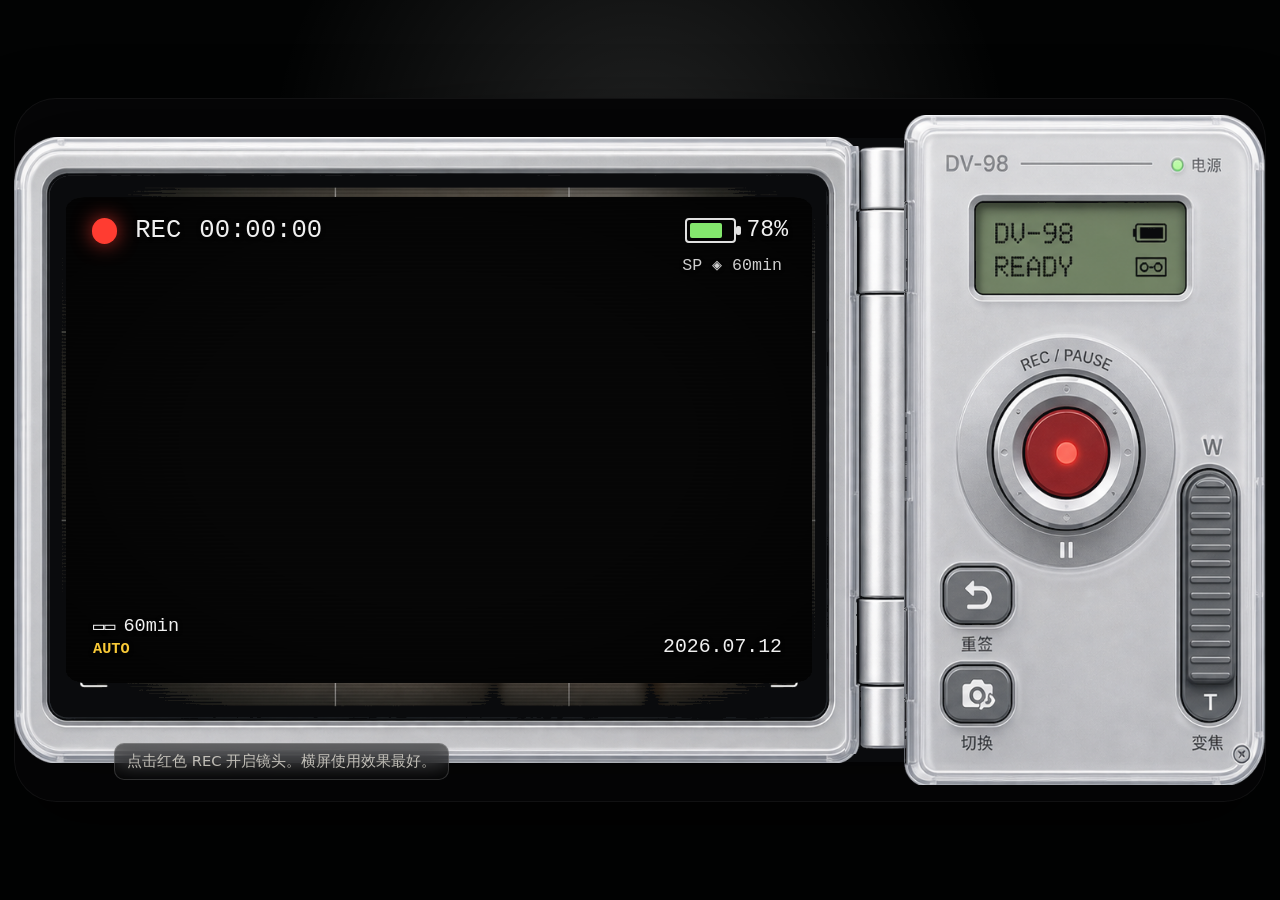
==== dv98/index.html @ 86ae6d5f "Add DV-98 camcorder demo" ====
<!doctype html>
<html lang="zh-CN">
  <head>
    <meta charset="UTF-8" />
    <meta name="viewport" content="width=device-width, initial-scale=1, viewport-fit=cover" />
    <title>镜头签 DV-98</title>
    <link rel="stylesheet" href="./styles.css" />
  </head>
  <body>
    <main class="dv-app">
      <section class="dv-stage" aria-label="DV-98 镜头签">
        <div class="stage-glow"></div>

        <section class="viewfinder-unit" aria-label="DV 翻盖取景器">
          <img class="viewfinder-shell" src="./assets/left-viewfinder.png" alt="" draggable="false" />
          <div class="live-screen">
            <video id="camera" playsinline muted></video>
            <video id="playbackVideo" playsinline controls hidden></video>
            <canvas id="inkCanvas"></canvas>
            <canvas id="recordCanvas" aria-hidden="true"></canvas>
            <div class="dv-filter" aria-hidden="true"></div>
            <div id="cursor" class="cursor" aria-hidden="true"></div>

            <div class="hud top-left">
              <span class="rec-dot"></span>
              <span id="recState">REC</span>
              <span id="timecode">00:00:00</span>
            </div>
            <div class="hud top-right">
              <span class="battery"><i></i></span>
              <span>78%</span>
            </div>
            <div class="hud tape">SP ◈ 60min</div>
            <div class="hud bottom-left">
              <span class="tape-icon">▭▭</span>
              <span>60min</span>
              <strong>AUTO</strong>
            </div>
            <div class="hud date">2026.07.12</div>
          </div>
        </section>

        <img class="hinge" src="./assets/center-hinge.png" alt="" draggable="false" />

        <section class="control-unit" aria-label="DV 手持控制器">
          <img class="control-shell" src="./assets/right-control-body.png" alt="" draggable="false" />
          <button id="recordButton" class="hotspot rec-hotspot" type="button" aria-label="开始镜头或录制"></button>
          <button id="resetButton" class="hotspot reset-hotspot" type="button" aria-label="重签，撤回上一笔"></button>
          <button id="flipButton" class="hotspot flip-hotspot" type="button" aria-label="切换摄像头"></button>
          <label class="zoom-hotspot" aria-label="变焦">
            <input id="zoomControl" type="range" min="1" max="1.9" step="0.02" value="1" />
          </label>
        </section>

        <p id="status" class="status">点击红色 REC 开启镜头。横屏使用效果最好。</p>
        <button id="saveRecording" class="save-recording" type="button" hidden>保存 / 分享</button>
        <a id="downloadLink" class="download-link" download="lens-signature-dv98.webm" hidden>下载视频</a>
      </section>

      <section class="rotate-hint" aria-label="横屏提示">
        <div>
          <strong>DV-98 是横屏机器</strong>
          <span>请把手机横过来使用</span>
        </div>
      </section>
    </main>

    <script type="module" src="./app.js"></script>
  </body>
</html>
---- dv98/styles.css ----
:root {
  color-scheme: dark;
  --cream: #f7f2e7;
  --muted: rgba(247, 242, 231, 0.72);
  --red: #ff3c31;
  --green: #84e86d;
  --yellow: #f8c937;
  font-family:
    Inter, ui-sans-serif, system-ui, -apple-system, BlinkMacSystemFont, "Segoe UI",
    sans-serif;
}

* {
  box-sizing: border-box;
}

[hidden] {
  display: none !important;
}

html,
body {
  width: 100%;
  min-height: 100%;
  margin: 0;
  background:
    radial-gradient(circle at 50% 18%, rgba(255, 255, 255, 0.13), transparent 38%),
    #020303;
  color: var(--cream);
  overflow: hidden;
}

button,
input {
  font: inherit;
}

.dv-app {
  min-height: 100svh;
  display: grid;
  place-items: center;
  padding: max(12px, env(safe-area-inset-top)) max(14px, env(safe-area-inset-right))
    max(12px, env(safe-area-inset-bottom)) max(14px, env(safe-area-inset-left));
}

.dv-stage {
  position: relative;
  width: min(100vw - 28px, calc((100svh - 24px) * 16 / 9), 1440px);
  aspect-ratio: 16 / 9;
  border-radius: clamp(18px, 3.6vw, 42px);
  background: #050506;
  box-shadow:
    0 30px 70px rgba(0, 0, 0, 0.58),
    inset 0 0 0 1px rgba(255, 255, 255, 0.05);
  overflow: hidden;
  isolation: isolate;
}

.stage-glow {
  position: absolute;
  inset: 5.7% 2% 5.7% 2%;
  border-radius: 4%;
  background: #0a0b0d;
  box-shadow: 0 18px 45px rgba(0, 0, 0, 0.28);
}

.viewfinder-unit,
.hinge,
.control-unit {
  position: absolute;
  user-select: none;
}

.viewfinder-unit {
  left: 0;
  top: 5.55%;
  width: 67.36%;
  height: 88.89%;
  z-index: 3;
}

.viewfinder-shell,
.control-shell,
.hinge {
  width: 100%;
  height: 100%;
  display: block;
  object-fit: fill;
  pointer-events: none;
}

.live-screen {
  position: absolute;
  left: 6.2%;
  top: 9.6%;
  width: 88.4%;
  height: 77.6%;
  border-radius: 2.6%;
  overflow: hidden;
  background: #060606;
  touch-action: none;
}

#camera,
#playbackVideo,
#inkCanvas,
#recordCanvas,
.dv-filter {
  position: absolute;
  inset: 0;
  width: 100%;
  height: 100%;
}

#camera {
  object-fit: cover;
  transform: scaleX(-1) scale(var(--zoom, 1));
  filter: sepia(0.25) saturate(0.78) contrast(1.12) brightness(0.98);
  opacity: 0;
  transition: opacity 260ms ease;
}

#playbackVideo {
  z-index: 2;
  object-fit: cover;
  background: #000;
  opacity: 0;
  pointer-events: none;
  transition: opacity 220ms ease;
}

.is-camera-on #camera {
  opacity: 1;
}

.is-playing-back #camera,
.is-playing-back #inkCanvas {
  opacity: 0;
  pointer-events: none;
}

.is-playing-back #playbackVideo {
  opacity: 1;
  pointer-events: auto;
}

#inkCanvas {
  z-index: 3;
  touch-action: none;
}

#recordCanvas {
  visibility: hidden;
  pointer-events: none;
}

.dv-filter {
  z-index: 4;
  pointer-events: none;
  background:
    repeating-linear-gradient(
      to bottom,
      rgba(255, 255, 255, 0.08) 0,
      rgba(255, 255, 255, 0.08) 1px,
      rgba(0, 0, 0, 0.07) 2px,
      rgba(0, 0, 0, 0.07) 4px
    ),
    radial-gradient(ellipse at center, transparent 48%, rgba(0, 0, 0, 0.55) 100%);
  mix-blend-mode: soft-light;
}

.hud {
  position: absolute;
  z-index: 5;
  color: rgba(255, 255, 255, 0.94);
  font-family: "Courier New", ui-monospace, SFMono-Regular, monospace;
  text-shadow: 0 1px 4px rgba(0, 0, 0, 0.62);
  pointer-events: none;
}

.top-left {
  left: 3.4%;
  top: 4%;
  display: flex;
  align-items: center;
  gap: clamp(6px, 1.5vw, 18px);
  font-size: clamp(13px, 2vw, 28px);
}

.top-right {
  right: 3.2%;
  top: 4.2%;
  display: flex;
  align-items: center;
  gap: 10px;
  font-size: clamp(12px, 1.8vw, 26px);
}

.tape {
  right: 4%;
  top: 12%;
  font-size: clamp(9px, 1.3vw, 18px);
  opacity: 0.86;
}

.bottom-left {
  left: 3.6%;
  bottom: 5.2%;
  display: grid;
  grid-template-columns: auto auto;
  gap: 2px 8px;
  align-items: center;
  font-size: clamp(10px, 1.45vw, 20px);
}

.bottom-left strong {
  grid-column: 1 / -1;
  color: var(--yellow);
  font-size: 0.82em;
}

.date {
  right: 4%;
  bottom: 5.2%;
  font-size: clamp(10px, 1.55vw, 22px);
}

.rec-dot {
  width: clamp(12px, 2vw, 28px);
  height: clamp(12px, 2vw, 28px);
  border-radius: 50%;
  background: var(--red);
  box-shadow: 0 0 20px rgba(255, 60, 49, 0.72);
}

.battery {
  position: relative;
  width: clamp(30px, 4vw, 58px);
  height: clamp(16px, 2vw, 28px);
  border: 2px solid rgba(255, 255, 255, 0.88);
  border-radius: 4px;
  padding: 3px;
}

.battery::after {
  content: "";
  position: absolute;
  right: -7px;
  top: 30%;
  width: 5px;
  height: 40%;
  border-radius: 2px;
  background: rgba(255, 255, 255, 0.88);
}

.battery i {
  display: block;
  width: 76%;
  height: 100%;
  border-radius: 2px;
  background: var(--green);
}

.hinge {
  left: 66.39%;
  top: 6.79%;
  width: 5.42%;
  height: 86.42%;
  z-index: 4;
}

.control-unit {
  left: 71.11%;
  top: 2.47%;
  width: 28.89%;
  height: 95.06%;
  z-index: 5;
}

.hotspot,
.zoom-hotspot {
  position: absolute;
  z-index: 6;
  border: 0;
  padding: 0;
  background: transparent;
  color: transparent;
  cursor: pointer;
  -webkit-tap-highlight-color: transparent;
}

.hotspot:focus-visible,
.zoom-hotspot:focus-within {
  outline: 3px solid rgba(132, 232, 109, 0.72);
  outline-offset: 4px;
  border-radius: 20px;
}

.rec-hotspot {
  left: 24%;
  top: 36%;
  width: 34%;
  height: 22%;
  border-radius: 50%;
}

.reset-hotspot {
  left: 9%;
  top: 68%;
  width: 22%;
  height: 12%;
  border-radius: 18px;
}

.flip-hotspot {
  left: 9%;
  top: 82%;
  width: 22%;
  height: 12%;
  border-radius: 18px;
}

.zoom-hotspot {
  right: 5%;
  top: 45%;
  width: 21%;
  height: 43%;
  border-radius: 28px;
}

#zoomControl {
  position: absolute;
  inset: 0;
  width: 100%;
  height: 100%;
  opacity: 0;
  cursor: ns-resize;
}

.cursor {
  position: absolute;
  z-index: 6;
  width: clamp(14px, 2.1vw, 28px);
  height: clamp(14px, 2.1vw, 28px);
  border: 2px solid #ffd24a;
  border-radius: 50%;
  box-shadow: 0 0 20px rgba(255, 210, 74, 0.8);
  transform: translate(-50%, -50%);
  opacity: 0;
  pointer-events: none;
}

.cursor.is-drawing {
  background: #ffd24a;
  border-color: #fff9e8;
}

.status {
  position: absolute;
  z-index: 8;
  left: 8%;
  bottom: 3.2%;
  max-width: 58%;
  margin: 0;
  padding: 8px 12px;
  border: 1px solid rgba(255, 255, 255, 0.16);
  border-radius: 10px;
  background: rgba(0, 0, 0, 0.48);
  color: var(--muted);
  font-size: clamp(11px, 1.15vw, 16px);
  backdrop-filter: blur(12px);
}

.save-recording {
  position: absolute;
  z-index: 18;
  right: 5.2%;
  bottom: 6.4%;
  min-width: clamp(108px, 13vw, 176px);
  min-height: clamp(34px, 4.2vw, 52px);
  border: 1px solid rgba(255, 255, 255, 0.28);
  border-radius: 14px;
  padding: 0 16px;
  color: #071008;
  background: linear-gradient(180deg, #a8f07b, #69d85f);
  box-shadow:
    0 10px 28px rgba(0, 0, 0, 0.34),
    inset 0 1px 0 rgba(255, 255, 255, 0.55);
  font-weight: 780;
  cursor: pointer;
}

.download-link {
  display: none;
}

.rotate-hint {
  display: none;
}

@media (orientation: portrait) and (max-width: 760px) {
  .dv-stage {
    filter: blur(6px) brightness(0.58);
    transform: scale(0.86) rotate(-2deg);
  }

  .rotate-hint {
    position: fixed;
    inset: 0;
    z-index: 30;
    display: grid;
    place-items: center;
    padding: 24px;
    pointer-events: none;
  }

  .rotate-hint div {
    display: grid;
    gap: 8px;
    padding: 18px 20px;
    border: 1px solid rgba(255, 255, 255, 0.18);
    border-radius: 18px;
    background: rgba(0, 0, 0, 0.64);
    backdrop-filter: blur(18px);
    text-align: center;
  }

  .rotate-hint strong {
    font-size: 1.2rem;
  }

  .rotate-hint span {
    color: var(--muted);
  }
}

@media (max-height: 420px) {
  .status {
    display: none;
  }
}
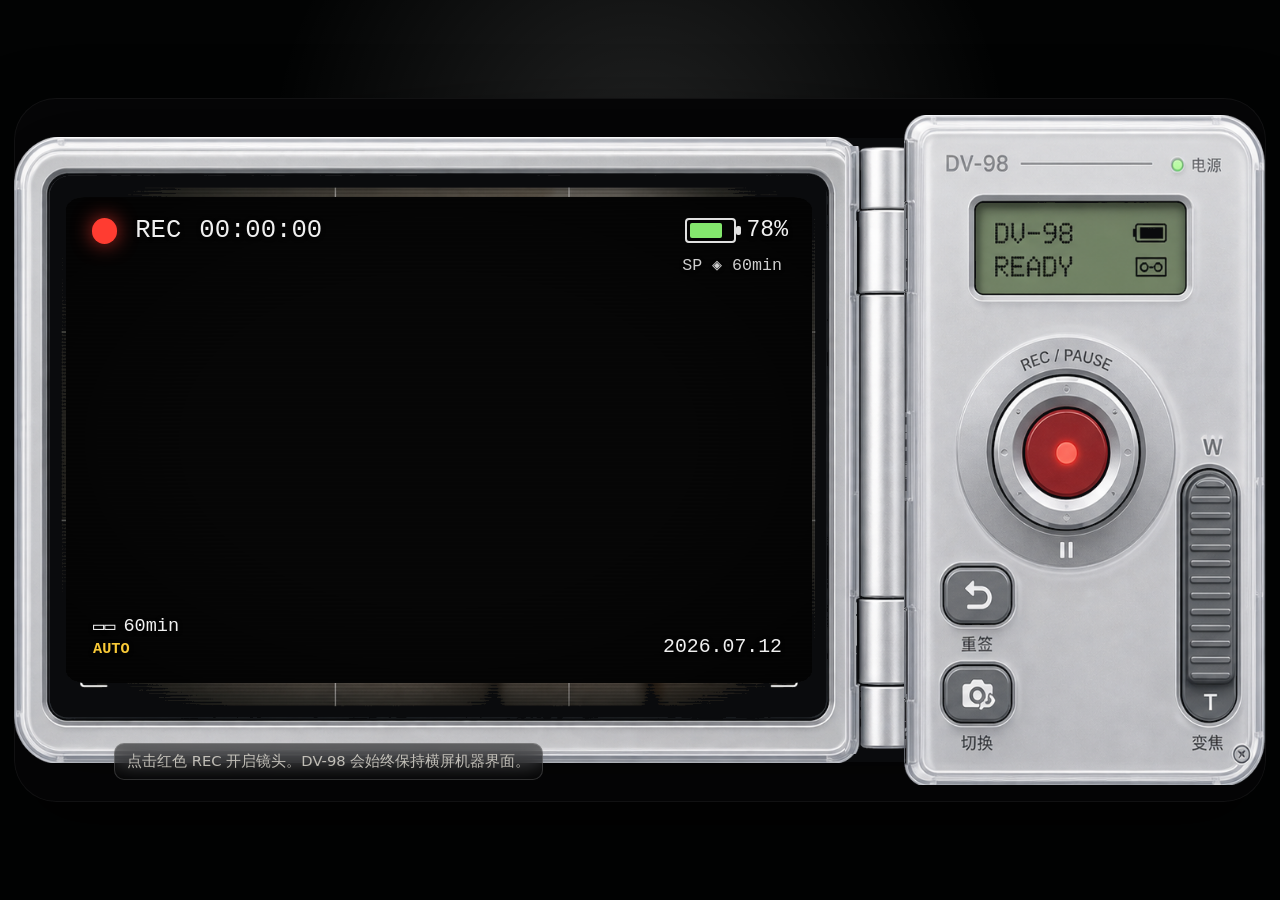
==== commit 5ef6d29c: "Allow portrait use for DV-98 UI" ====
--- a/dv98/index.html
+++ b/dv98/index.html
@@ -52,16 +52,9 @@
           </label>
         </section>
 
-        <p id="status" class="status">点击红色 REC 开启镜头。横屏使用效果最好。</p>
+        <p id="status" class="status">点击红色 REC 开启镜头。DV-98 会始终保持横屏机器界面。</p>
         <button id="saveRecording" class="save-recording" type="button" hidden>保存 / 分享</button>
         <a id="downloadLink" class="download-link" download="lens-signature-dv98.webm" hidden>下载视频</a>
-      </section>
-
-      <section class="rotate-hint" aria-label="横屏提示">
-        <div>
-          <strong>DV-98 是横屏机器</strong>
-          <span>请把手机横过来使用</span>
-        </div>
       </section>
     </main>
 
--- a/dv98/styles.css
+++ b/dv98/styles.css
@@ -394,46 +394,6 @@
   display: none;
 }
 
-.rotate-hint {
-  display: none;
-}
-
-@media (orientation: portrait) and (max-width: 760px) {
-  .dv-stage {
-    filter: blur(6px) brightness(0.58);
-    transform: scale(0.86) rotate(-2deg);
-  }
-
-  .rotate-hint {
-    position: fixed;
-    inset: 0;
-    z-index: 30;
-    display: grid;
-    place-items: center;
-    padding: 24px;
-    pointer-events: none;
-  }
-
-  .rotate-hint div {
-    display: grid;
-    gap: 8px;
-    padding: 18px 20px;
-    border: 1px solid rgba(255, 255, 255, 0.18);
-    border-radius: 18px;
-    background: rgba(0, 0, 0, 0.64);
-    backdrop-filter: blur(18px);
-    text-align: center;
-  }
-
-  .rotate-hint strong {
-    font-size: 1.2rem;
-  }
-
-  .rotate-hint span {
-    color: var(--muted);
-  }
-}
-
 @media (max-height: 420px) {
   .status {
     display: none;
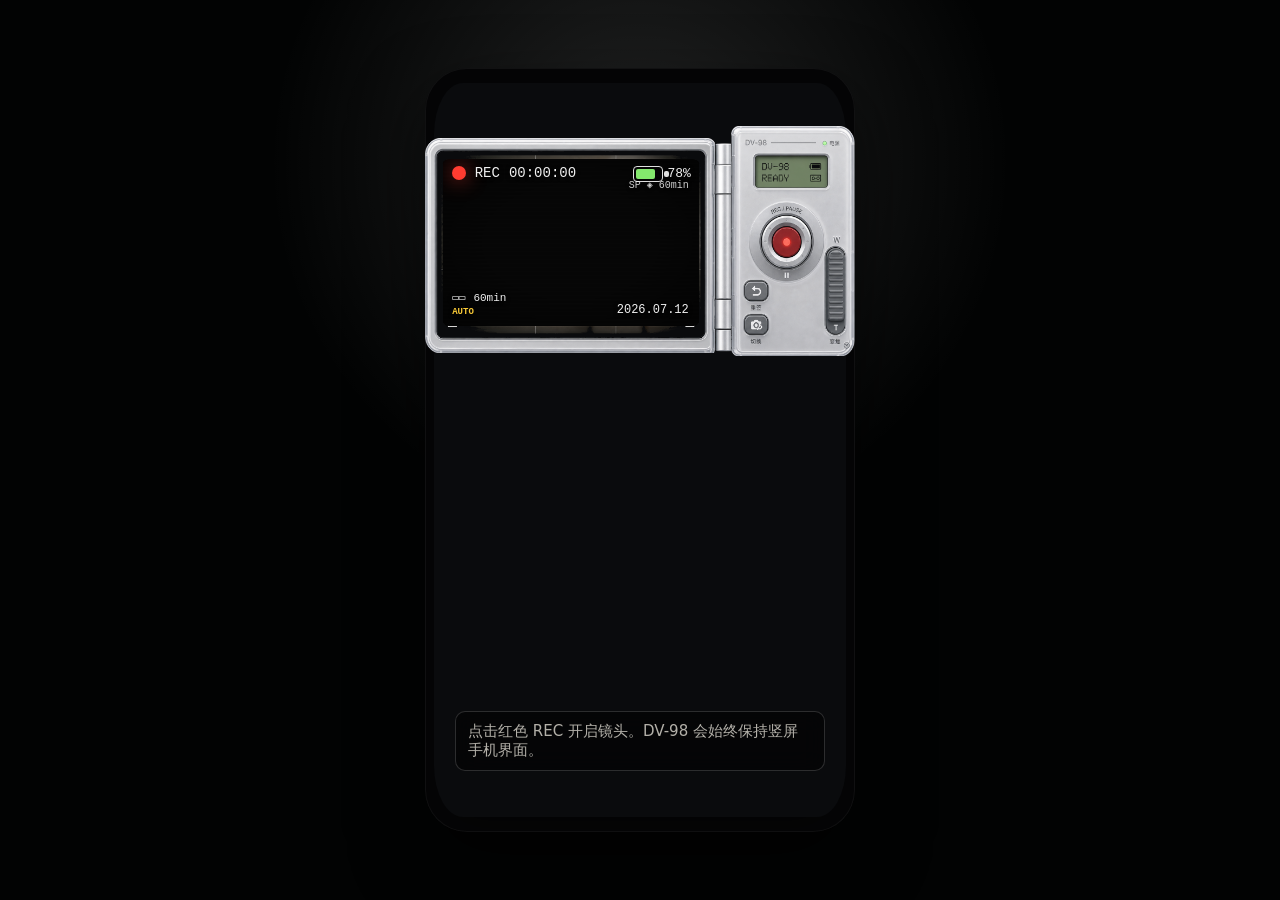
==== commit dab685b7: "Keep DV-98 demo in portrait UI" ====
--- a/dv98/index.html
+++ b/dv98/index.html
@@ -52,7 +52,7 @@
           </label>
         </section>
 
-        <p id="status" class="status">点击红色 REC 开启镜头。DV-98 会始终保持横屏机器界面。</p>
+        <p id="status" class="status">点击红色 REC 开启镜头。DV-98 会始终保持竖屏手机界面。</p>
         <button id="saveRecording" class="save-recording" type="button" hidden>保存 / 分享</button>
         <a id="downloadLink" class="download-link" download="lens-signature-dv98.webm" hidden>下载视频</a>
       </section>
--- a/dv98/styles.css
+++ b/dv98/styles.css
@@ -45,8 +45,8 @@
 
 .dv-stage {
   position: relative;
-  width: min(100vw - 28px, calc((100svh - 24px) * 16 / 9), 1440px);
-  aspect-ratio: 16 / 9;
+  width: min(100vw - 28px, calc((100svh - 24px) * 9 / 16), 430px);
+  aspect-ratio: 9 / 16;
   border-radius: clamp(18px, 3.6vw, 42px);
   background: #050506;
   box-shadow:
@@ -58,8 +58,8 @@
 
 .stage-glow {
   position: absolute;
-  inset: 5.7% 2% 5.7% 2%;
-  border-radius: 4%;
+  inset: 2%;
+  border-radius: 7%;
   background: #0a0b0d;
   box-shadow: 0 18px 45px rgba(0, 0, 0, 0.28);
 }
@@ -73,9 +73,9 @@
 
 .viewfinder-unit {
   left: 0;
-  top: 5.55%;
+  top: 9.2%;
   width: 67.36%;
-  height: 88.89%;
+  height: 28.15%;
   z-index: 3;
 }
 
@@ -183,8 +183,8 @@
   top: 4%;
   display: flex;
   align-items: center;
-  gap: clamp(6px, 1.5vw, 18px);
-  font-size: clamp(13px, 2vw, 28px);
+  gap: clamp(4px, 1.8vw, 9px);
+  font-size: clamp(8px, 3vw, 14px);
 }
 
 .top-right {
@@ -192,14 +192,14 @@
   top: 4.2%;
   display: flex;
   align-items: center;
-  gap: 10px;
-  font-size: clamp(12px, 1.8vw, 26px);
+  gap: 4px;
+  font-size: clamp(8px, 2.7vw, 13px);
 }
 
 .tape {
   right: 4%;
   top: 12%;
-  font-size: clamp(9px, 1.3vw, 18px);
+  font-size: clamp(6px, 2vw, 10px);
   opacity: 0.86;
 }
 
@@ -210,7 +210,7 @@
   grid-template-columns: auto auto;
   gap: 2px 8px;
   align-items: center;
-  font-size: clamp(10px, 1.45vw, 20px);
+  font-size: clamp(6px, 2.2vw, 11px);
 }
 
 .bottom-left strong {
@@ -222,12 +222,12 @@
 .date {
   right: 4%;
   bottom: 5.2%;
-  font-size: clamp(10px, 1.55vw, 22px);
+  font-size: clamp(7px, 2.4vw, 12px);
 }
 
 .rec-dot {
-  width: clamp(12px, 2vw, 28px);
-  height: clamp(12px, 2vw, 28px);
+  width: clamp(8px, 3vw, 14px);
+  height: clamp(8px, 3vw, 14px);
   border-radius: 50%;
   background: var(--red);
   box-shadow: 0 0 20px rgba(255, 60, 49, 0.72);
@@ -235,11 +235,11 @@
 
 .battery {
   position: relative;
-  width: clamp(30px, 4vw, 58px);
-  height: clamp(16px, 2vw, 28px);
-  border: 2px solid rgba(255, 255, 255, 0.88);
+  width: clamp(18px, 6vw, 30px);
+  height: clamp(10px, 3.1vw, 16px);
+  border: 1.5px solid rgba(255, 255, 255, 0.88);
   border-radius: 4px;
-  padding: 3px;
+  padding: 2px;
 }
 
 .battery::after {
@@ -263,17 +263,17 @@
 
 .hinge {
   left: 66.39%;
-  top: 6.79%;
+  top: 9.9%;
   width: 5.42%;
-  height: 86.42%;
+  height: 27.35%;
   z-index: 4;
 }
 
 .control-unit {
   left: 71.11%;
-  top: 2.47%;
+  top: 7.65%;
   width: 28.89%;
-  height: 95.06%;
+  height: 30.12%;
   z-index: 5;
 }
 
@@ -340,8 +340,8 @@
 .cursor {
   position: absolute;
   z-index: 6;
-  width: clamp(14px, 2.1vw, 28px);
-  height: clamp(14px, 2.1vw, 28px);
+  width: clamp(12px, 4vw, 18px);
+  height: clamp(12px, 4vw, 18px);
   border: 2px solid #ffd24a;
   border-radius: 50%;
   box-shadow: 0 0 20px rgba(255, 210, 74, 0.8);
@@ -358,26 +358,28 @@
 .status {
   position: absolute;
   z-index: 8;
-  left: 8%;
-  bottom: 3.2%;
-  max-width: 58%;
+  left: 7%;
+  right: 7%;
+  bottom: 8%;
+  max-width: none;
   margin: 0;
-  padding: 8px 12px;
+  padding: 10px 12px;
   border: 1px solid rgba(255, 255, 255, 0.16);
   border-radius: 10px;
   background: rgba(0, 0, 0, 0.48);
   color: var(--muted);
-  font-size: clamp(11px, 1.15vw, 16px);
+  font-size: clamp(12px, 3.5vw, 15px);
   backdrop-filter: blur(12px);
 }
 
 .save-recording {
   position: absolute;
   z-index: 18;
-  right: 5.2%;
-  bottom: 6.4%;
-  min-width: clamp(108px, 13vw, 176px);
-  min-height: clamp(34px, 4.2vw, 52px);
+  left: 50%;
+  bottom: 15.5%;
+  transform: translateX(-50%);
+  min-width: min(64%, 260px);
+  min-height: 46px;
   border: 1px solid rgba(255, 255, 255, 0.28);
   border-radius: 14px;
   padding: 0 16px;
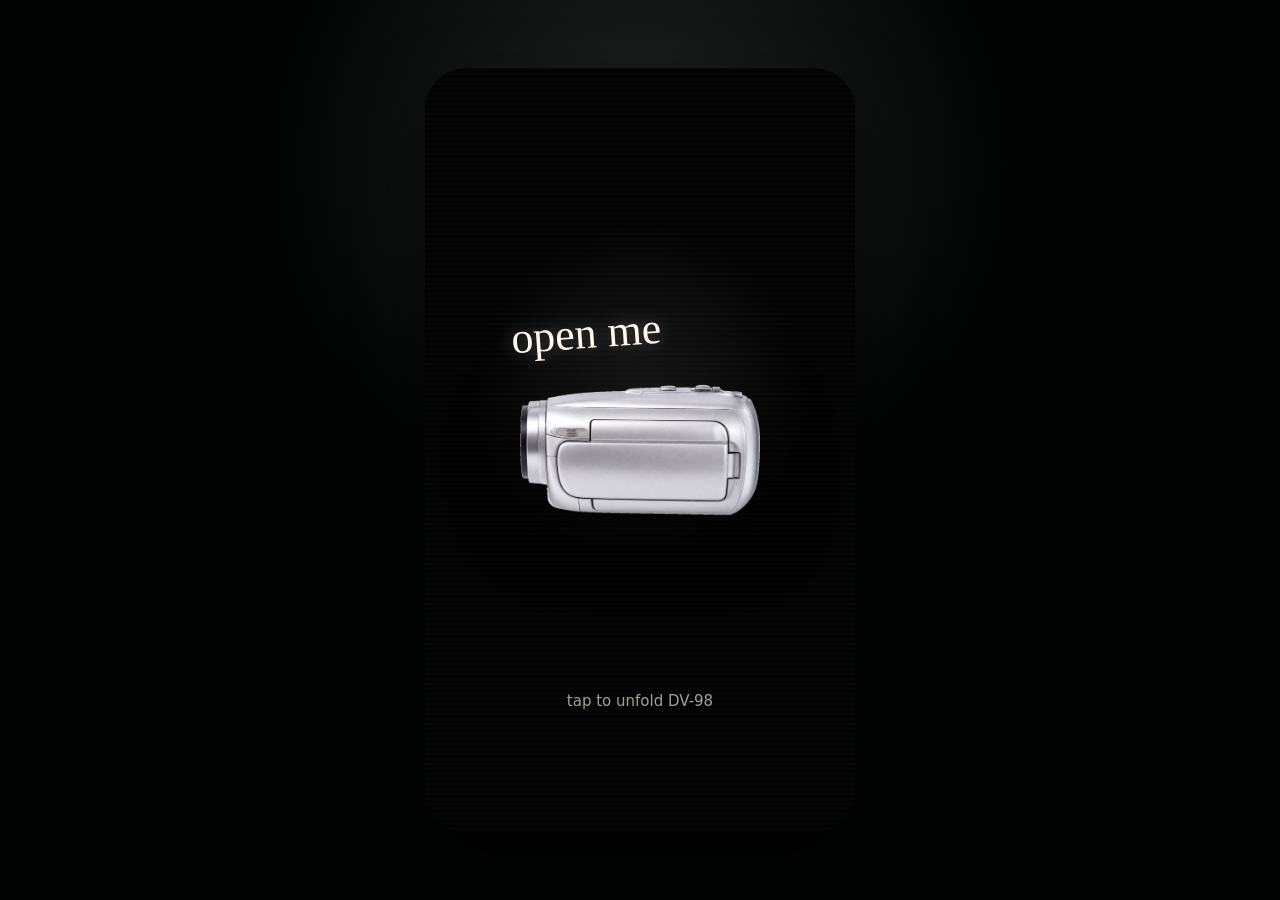
==== commit f8f13f24: "Add DV-98 intro unfold animation" ====
--- a/dv98/index.html
+++ b/dv98/index.html
@@ -8,8 +8,14 @@
   </head>
   <body>
     <main class="dv-app">
-      <section class="dv-stage" aria-label="DV-98 镜头签">
+      <section class="dv-stage has-intro" aria-label="DV-98 镜头签">
         <div class="stage-glow"></div>
+
+        <button id="introLayer" class="intro-layer" type="button" aria-label="打开 DV-98">
+          <span class="intro-handwriting">open me</span>
+          <img class="closed-dv" src="./assets/closed-dv.png" alt="" draggable="false" />
+          <span class="intro-tap">tap to unfold DV-98</span>
+        </button>
 
         <section class="viewfinder-unit" aria-label="DV 翻盖取景器">
           <img class="viewfinder-shell" src="./assets/left-viewfinder.png" alt="" draggable="false" />
--- a/dv98/styles.css
+++ b/dv98/styles.css
@@ -64,18 +64,288 @@
   box-shadow: 0 18px 45px rgba(0, 0, 0, 0.28);
 }
 
+.intro-layer {
+  position: absolute;
+  inset: 0;
+  z-index: 30;
+  border: 0;
+  padding: 0;
+  display: grid;
+  place-items: center;
+  overflow: hidden;
+  color: var(--cream);
+  background:
+    radial-gradient(circle at 50% 42%, rgba(255, 255, 255, 0.08), transparent 34%),
+    #030303;
+  cursor: pointer;
+  -webkit-tap-highlight-color: transparent;
+  transition:
+    opacity 360ms ease,
+    visibility 360ms ease;
+}
+
+.intro-layer::before {
+  content: "";
+  position: absolute;
+  inset: 0;
+  opacity: 0.22;
+  background:
+    repeating-linear-gradient(
+      to bottom,
+      rgba(255, 255, 255, 0.08) 0,
+      rgba(255, 255, 255, 0.08) 1px,
+      transparent 2px,
+      transparent 5px
+    );
+  pointer-events: none;
+}
+
+.intro-layer::after {
+  content: "";
+  position: absolute;
+  inset: 0;
+  opacity: 0;
+  background: rgba(255, 255, 255, 0.72);
+  pointer-events: none;
+}
+
+.intro-handwriting {
+  position: absolute;
+  left: 20%;
+  top: 32%;
+  z-index: 2;
+  font-family: "Bradley Hand", "Marker Felt", "Comic Sans MS", cursive;
+  font-size: clamp(28px, 10vw, 44px);
+  line-height: 1;
+  letter-spacing: 0;
+  color: #fff8ea;
+  text-shadow: 0 0 18px rgba(255, 255, 255, 0.3);
+  transform: rotate(-4deg);
+}
+
+.closed-dv {
+  position: relative;
+  z-index: 1;
+  width: 58%;
+  max-width: 280px;
+  height: auto;
+  filter: drop-shadow(0 22px 34px rgba(0, 0, 0, 0.58));
+  animation: closed-dv-float 1800ms ease-in-out infinite;
+  transform-origin: 50% 58%;
+}
+
+.intro-tap {
+  position: absolute;
+  left: 0;
+  right: 0;
+  bottom: 16%;
+  z-index: 2;
+  color: rgba(255, 248, 234, 0.64);
+  font-size: clamp(12px, 3.4vw, 15px);
+  letter-spacing: 0;
+  text-align: center;
+}
+
+.has-intro .viewfinder-unit,
+.has-intro .hinge,
+.has-intro .control-unit,
+.has-intro .status,
+.has-intro .save-recording {
+  pointer-events: none;
+}
+
+.has-intro .viewfinder-unit {
+  opacity: 0;
+  transform: translateY(34%) scale(0.38) rotate(-2deg) rotateY(-38deg);
+  transform-origin: 100% 50%;
+}
+
+.has-intro .hinge {
+  opacity: 0;
+  transform: translateY(34%) scale(0.5);
+}
+
+.has-intro .control-unit {
+  opacity: 0;
+  transform: translateY(34%) scale(0.44) rotate(1.5deg);
+  transform-origin: 0 50%;
+}
+
+.is-unfolding .intro-layer {
+  animation: intro-layer-out 1080ms cubic-bezier(0.2, 0.8, 0.2, 1) forwards;
+}
+
+.is-unfolding .intro-layer::after {
+  animation: boot-flash 1080ms ease-out forwards;
+}
+
+.is-unfolding .closed-dv {
+  animation: closed-dv-press 1080ms cubic-bezier(0.2, 0.8, 0.2, 1) forwards;
+}
+
+.is-unfolding .intro-handwriting,
+.is-unfolding .intro-tap {
+  animation: intro-copy-out 640ms ease forwards;
+}
+
+.is-unfolding .viewfinder-unit {
+  animation: viewfinder-unfold 1080ms cubic-bezier(0.18, 0.9, 0.18, 1) forwards;
+}
+
+.is-unfolding .hinge {
+  animation: hinge-unfold 1080ms cubic-bezier(0.18, 0.9, 0.18, 1) forwards;
+}
+
+.is-unfolding .control-unit {
+  animation: control-unfold 1080ms cubic-bezier(0.18, 0.9, 0.18, 1) forwards;
+}
+
+.is-unfolding .hinge::after {
+  content: "";
+  position: absolute;
+  inset: 0;
+  border-radius: 999px;
+  background: linear-gradient(90deg, transparent, rgba(255, 255, 255, 0.82), transparent);
+  opacity: 0;
+  animation: hinge-glint 1080ms ease-out forwards;
+  pointer-events: none;
+}
+
+.intro-complete .intro-layer {
+  visibility: hidden;
+  opacity: 0;
+  pointer-events: none;
+}
+
+@keyframes closed-dv-float {
+  0%,
+  100% {
+    transform: translateY(0) rotate(-0.7deg);
+  }
+  50% {
+    transform: translateY(-4px) rotate(0.7deg);
+  }
+}
+
+@keyframes closed-dv-press {
+  0% {
+    opacity: 1;
+    transform: translateY(0) scale(1) rotate(-0.7deg);
+  }
+  18% {
+    opacity: 1;
+    transform: translateY(8px) scale(0.96) rotate(0deg);
+  }
+  100% {
+    opacity: 0;
+    transform: translateY(-38px) scale(1.36) rotate(8deg);
+  }
+}
+
+@keyframes intro-layer-out {
+  0%,
+  72% {
+    opacity: 1;
+    visibility: visible;
+  }
+  100% {
+    opacity: 0;
+    visibility: hidden;
+  }
+}
+
+@keyframes intro-copy-out {
+  to {
+    opacity: 0;
+    transform: translateY(-10px) rotate(-4deg);
+  }
+}
+
+@keyframes boot-flash {
+  0%,
+  36% {
+    opacity: 0;
+  }
+  44% {
+    opacity: 0.62;
+  }
+  100% {
+    opacity: 0;
+  }
+}
+
+@keyframes viewfinder-unfold {
+  0% {
+    opacity: 0;
+    transform: translateY(34%) scale(0.38) rotate(-2deg) rotateY(-38deg);
+  }
+  26% {
+    opacity: 1;
+  }
+  100% {
+    opacity: 1;
+    transform: translateY(0) scale(1) rotate(0deg) rotateY(0deg);
+  }
+}
+
+@keyframes hinge-unfold {
+  0% {
+    opacity: 0;
+    transform: translateY(34%) scale(0.5);
+  }
+  22% {
+    opacity: 1;
+  }
+  100% {
+    opacity: 1;
+    transform: translateY(0) scale(1);
+  }
+}
+
+@keyframes control-unfold {
+  0% {
+    opacity: 0;
+    transform: translateY(34%) scale(0.44) rotate(1.5deg);
+  }
+  22% {
+    opacity: 1;
+  }
+  100% {
+    opacity: 1;
+    transform: translateY(0) scale(1) rotate(0deg);
+  }
+}
+
+@keyframes hinge-glint {
+  0%,
+  30% {
+    opacity: 0;
+    transform: translateX(-18%);
+  }
+  46% {
+    opacity: 0.72;
+  }
+  100% {
+    opacity: 0;
+    transform: translateX(24%);
+  }
+}
+
 .viewfinder-unit,
 .hinge,
 .control-unit {
   position: absolute;
   user-select: none;
+  transition:
+    opacity 240ms ease,
+    transform 240ms ease;
 }
 
 .viewfinder-unit {
-  left: 0;
-  top: 9.2%;
-  width: 67.36%;
-  height: 28.15%;
+  left: 8%;
+  top: 6.5%;
+  width: 84%;
+  height: 54%;
   z-index: 3;
 }
 
@@ -262,19 +532,30 @@
 }
 
 .hinge {
-  left: 66.39%;
-  top: 9.9%;
-  width: 5.42%;
-  height: 27.35%;
+  left: 14%;
+  top: 59.6%;
+  width: 72%;
+  height: 4.8%;
   z-index: 4;
 }
 
 .control-unit {
-  left: 71.11%;
-  top: 7.65%;
-  width: 28.89%;
-  height: 30.12%;
+  left: 14%;
+  top: 63.4%;
+  width: 72%;
+  height: 22.8%;
   z-index: 5;
+  overflow: visible;
+}
+
+.control-shell {
+  position: absolute;
+  left: 50%;
+  top: 50%;
+  width: 56.13%;
+  height: 178.17%;
+  transform: translate(-50%, -50%) rotate(-90deg);
+  transform-origin: 50% 50%;
 }
 
 .hotspot,
@@ -297,34 +578,34 @@
 }
 
 .rec-hotspot {
-  left: 24%;
+  left: 42%;
+  top: 28%;
+  width: 24%;
+  height: 30%;
+  border-radius: 50%;
+}
+
+.reset-hotspot {
+  left: 13%;
+  top: 16%;
+  width: 18%;
+  height: 18%;
+  border-radius: 18px;
+}
+
+.flip-hotspot {
+  left: 13%;
   top: 36%;
-  width: 34%;
-  height: 22%;
-  border-radius: 50%;
-}
-
-.reset-hotspot {
-  left: 9%;
-  top: 68%;
-  width: 22%;
-  height: 12%;
+  width: 18%;
+  height: 18%;
   border-radius: 18px;
 }
 
-.flip-hotspot {
-  left: 9%;
-  top: 82%;
-  width: 22%;
-  height: 12%;
-  border-radius: 18px;
-}
-
 .zoom-hotspot {
-  right: 5%;
-  top: 45%;
-  width: 21%;
-  height: 43%;
+  left: 20%;
+  top: 74%;
+  width: 46%;
+  height: 18%;
   border-radius: 28px;
 }
 
